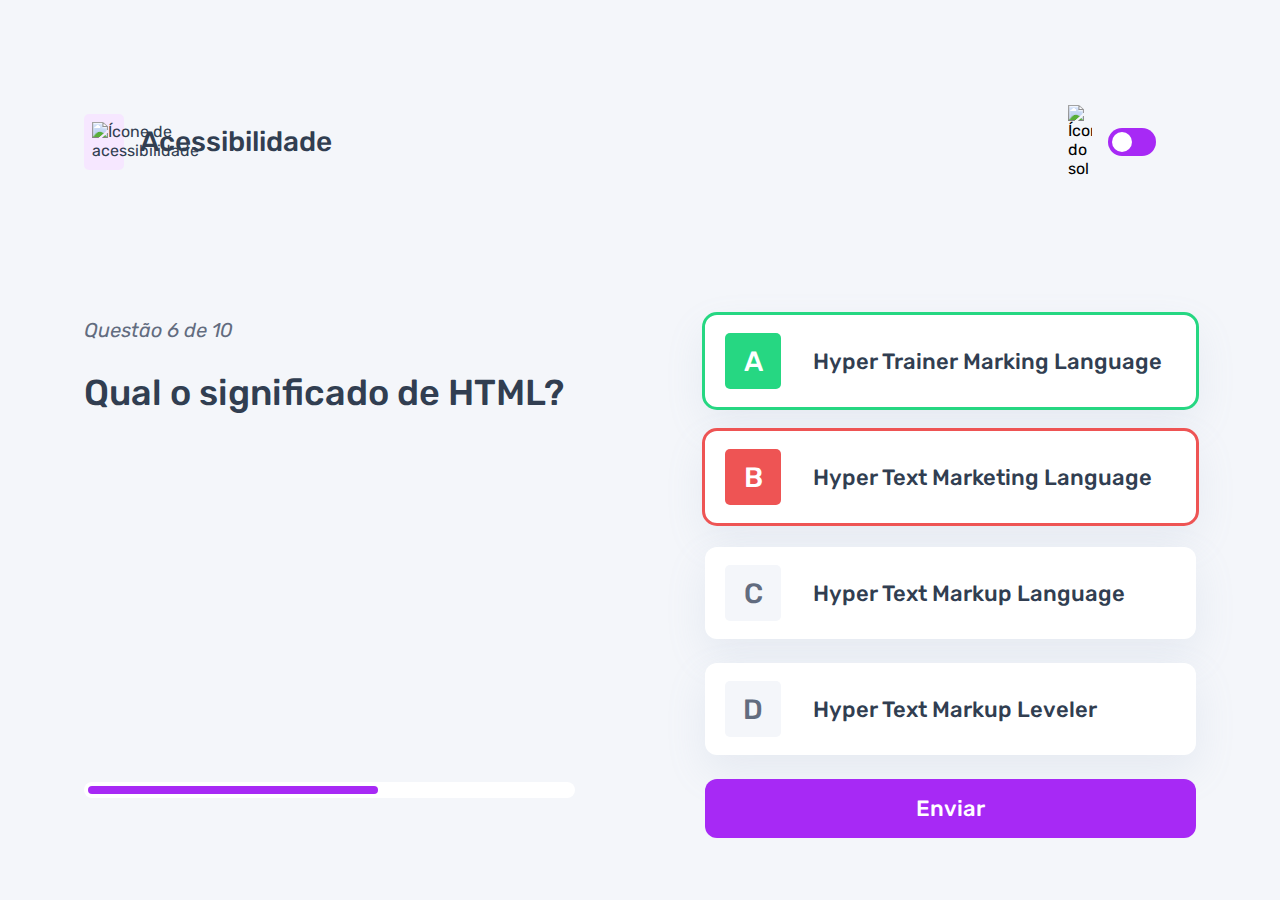
==== pages/quiz/quiz.html @ 86196491 "Adiciona a responsividade para o desktop" ====
<!DOCTYPE html>
<html lang="pt-BR">
<head>
    <meta charset="UTF-8">
    <meta name="viewport" content="width=device-width, initial-scale=1.0">
    <link rel="preconnect" href="https://fonts.googleapis.com">
    <link rel="preconnect" href="https://fonts.gstatic.com" crossorigin>
    <link href="https://fonts.googleapis.com/css2?family=Rubik:ital,wght@0,300..900;1,300..900&display=swap" rel="stylesheet">
    <link rel="stylesheet" href="quiz.css">
    <title>Quiz App</title>
</head>
<body>
    <header>
        <div class="assunto">
            <div class="assunto-icone">
                <img src="../../assets/images/icon-accessibility.svg" alt="Ícone de acessibilidade">
            </div>
            
            <h1>Acessibilidade</h1>
        </div>

        <div class="tema">
            <img src="../../assets/images/icon-sun-dark.svg" alt="Ícone do sol">
        
            <button>
                <div></div>
            </button>

            <img src="../../assets/images/icon-moon-dark.svg" alt="">
        </div>
    </header>

    <main>
        <section class="pergunta">
            <div>
                <p>Questão 6 de 10</p>

                <h2>Qual o significado de HTML?</h2>
            </div>
        
            <div class="barra-progresso">
                <div></div>
            </div>
        </section>

        <section class="alternativas">
            <form action="">
                <label for="alternativa-a" id="correta">
                    <input type="radio" id="alternativa-a" name="alternativa">

                    <div>
                        <span>A</span>
                        Hyper Trainer Marking Language
                    </div>
                </label>

                <label for="alternativa-b" id="errada">
                    <input type="radio" id="alternativa-b" name="alternativa">

                    <div>
                        <span>B</span>
                        Hyper Text Marketing Language
                    </div>
                </label>

                <label for="alternativa-c">
                    <input type="radio" id="alternativa-c" name="alternativa">

                    <div>
                        <span>C</span>
                        Hyper Text Markup Language
                    </div>
                </label>

                <label for="alternativa-d">
                    <input type="radio" id="alternativa-d" name="alternativa">

                    <div>
                        <span>D</span>
                        Hyper Text Markup Leveler
                    </div>
                </label>
            </form>

            <button>Enviar</button>
        </section>
    </main>
</body>
</html>
---- pages/quiz/quiz.css ----
* {
    margin: 0;
    padding: 0;
    box-sizing: border-box;
    font-family: "Rubik", sans-serif;
    -webkit-font-smoothing: antialiased;
}

:root {
    --bg-color: #F4F6FA;
    --purple: #A729F5;
    --white: #FFF;
    --primary-text-color: #313E51;
    --secondary-text-color: #626C7F;
    --shadow: 0px 16px 40px 0px rgba(143, 160, 193, 0.14);
    --bg-html: #FFF1E9;
    --bg-css: #E0FDEF;
    --bg-js: #EBF0FF;
    --bg-acessibilidade: #F6E7FF;
    --button-bg: #FFF;
    --green: #26d782;
    --red: #ee5454;
    --bg-mobile: url(../../assets/images/pattern-background-mobile-light.svg);
    --bg-desktop: url(../../assets/images/pattern-background-desktop-light.svg);
}

body.escuro {
    --bg-color: #313e51;
    --bg-mobile: url(../../assets/images/pattern-background-mobile-dark.svg);
    --bg-desktop: url(../../assets/images/pattern-background-desktop-dark.svg);

    --primary-text-color: #fff;
    --secondary-text-color: #ABC1E1;
    --button-bg: #3B4D66;
    --shadow: 0px 16px 40px 0px rgba(49, 62, 81, 0.14);
}

body {
    height: 100svg;
    background: var(--bg-mobile) var(--bg-color);
    background-repeat: no-repeat;
    background-size: cover;
}

header {
    display: flex;
    justify-content: space-between;
    padding: 16px 24px;
}

.assunto {
    display: flex;
    align-items: center;
    gap: 16px;
}

.assunto h1 {
    font-size: 18px;
    font-weight: 500;
    color: var(--primary-text-color);
}

.assunto-icone  {
    background-color: var(--bg-acessibilidade);
    width: 40px;
    height: 40px;
    padding: 5px;
    border-radius: 5px;

}

.assunto-icone img {
    width: 100%;
    color: var(--primary-text-color);
}

.tema {
    display: flex;
    padding: 8px 0;
    align-items: center;
    gap: 8px;
}

.tema img {
    width: 16px;
}

.tema button {
    height: 20px;
    width: 32px;
    background-color: var(--purple);
    border: none;
    border-radius: 999px;
    padding: 4px;
}

.tema button div {
    background: var(--white);
    width: 12px;
    height: 12px;
    border-radius: 999px;
}

main {
    padding: 32px 24px;
}

.pergunta {
    margin-bottom: 40px;
}

.pergunta p {
    font-style: italic;
    font-size: 14px;
    color: var(--secondary-text-color);
    margin-bottom: 12px;
}

.pergunta h2 {
    font-size: 20px;
    font-weight: 500;
    color: var(--primary-text-color);
    margin-bottom: 24px;
}

.barra-progresso {
    background-color: var(--button-bg);
    height: 16px;
    padding: 4px;
    border-radius: 999px;
}

.barra-progresso div {
    height: 100%;
    width: 60%;
    background-color: var(--purple);
    border-radius: 999px;
}

.alternativas form {
    display: flex;
    flex-direction: column;
    gap: 12px;
    margin-bottom: 12px;
}

.alternativas label {
    display: block;
    background-color: var(--button-bg);
    padding: 12px;
    font-size: 18px;
    font-weight: 500;
    border-radius: 12px;
    box-shadow: var(--shadow);
    color: var(--primary-text-color);
}

.alternativas label:has(input:checked) {
    outline: 3px solid var(--purple);

    & span {
        background-color: var(--purple);
        color: var(--white);
    }
}

.alternativas label#correta {
    outline: 3px solid var(--green);

    & span {
        background-color: var(--green);
        color: var(--white);
    }
}

.alternativas label#errada {
    outline: 3px solid var(--red);

    & span {
        background-color: var(--red);
        color: var(--white);
    }
}

.alternativas input {
    display: none;
}

.alternativas div {
    display: flex;
    align-items: center;
    gap: 16px;
}

.alternativas div span {
    display: block;
    width: 40px;
    height: 40px;
    background-color: var(--bg-color);
    border-radius: 5px;
    color: var(--secondary-text-color);

    display: flex;
    align-items: center;
    justify-content: center;
    flex-shrink: 0;
}

.alternativas button {
    padding: 16px;
    border-radius: 12px;
    border: none;
    background-color: var(--purple);
    color: var(--white);
    width: 100%;

    font-size: 18px;
    font-weight: 500;
}

@media(min-width: 1100px) {
    header {
        margin-block: 81px;
        max-width: 1160px;
        margin-inline: auto;
    }

    .assunto-icone {
        height: 56px;
        padding: 8px;
    }

    .assunto h1 {
        font-size: 28px;
    }

    .tema {
        gap: 16px;
    }

    .tema img {
        width: 24px;
    }

    .tema button {
        width: 48px;
        height: 28px;
    }

    .tema button div {
        width: 20px;
        height: 20px;
    }

    main {
        max-width: 1160px;
        margin-inline: auto;

        display: flex;
        gap: 130px;
    }

    section {
        width: 100%;
    }

    .pergunta {
        display: flex;
        flex-direction: column;
        justify-content: space-between;
    }

    .pergunta p {
        font-size: 20px;
        line-height: 30px;
        margin-bottom: 27px;
    }

    .pergunta h2 {
        font-size: 36px;
        line-height: 42px;
    }

    .alternativas form {
        gap: 24px;
        margin-bottom: 24px;
    }

    .alternativas label {
        font-size: 22px;
        padding: 18px 20px;
    }

    .alternativas div {
        gap: 32px;
    }

    .alternativas div span {
        width: 56px;
        height: 56px;
        font-size: 28px;
    }

    .alternativas button {
        font-size: 22px;
    }
}
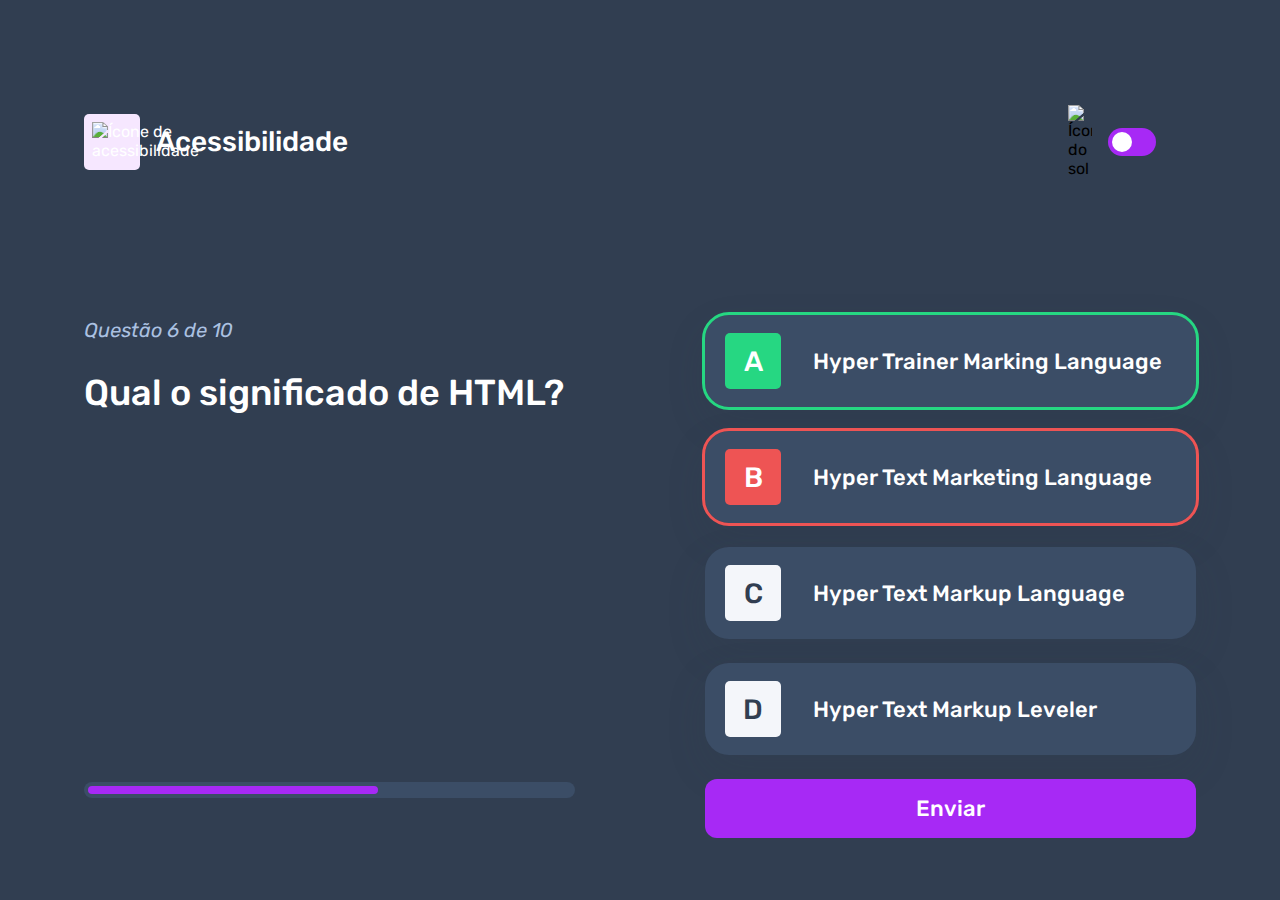
==== commit cc1357d2: "Ajuste das cores no tema dark" ====
--- a/pages/quiz/quiz.html
+++ b/pages/quiz/quiz.html
@@ -9,7 +9,7 @@
     <link rel="stylesheet" href="quiz.css">
     <title>Quiz App</title>
 </head>
-<body>
+<body class="escuro">
     <header>
         <div class="assunto">
             <div class="assunto-icone">
--- a/pages/quiz/quiz.css
+++ b/pages/quiz/quiz.css
@@ -8,7 +8,10 @@
 
 :root {
     --bg-color: #F4F6FA;
+    --bg-span: #F4F6FA;
+    --color-span: #626C7F;
     --purple: #A729F5;
+    --purple-hover: rgba(167, 41, 245, 0.6);
     --white: #FFF;
     --primary-text-color: #313E51;
     --secondary-text-color: #626C7F;
@@ -26,6 +29,7 @@
 
 body.escuro {
     --bg-color: #313e51;
+    --color-span: #313E51;
     --bg-mobile: url(../../assets/images/pattern-background-mobile-dark.svg);
     --bg-desktop: url(../../assets/images/pattern-background-desktop-dark.svg);
 
@@ -153,6 +157,14 @@
     border-radius: 12px;
     box-shadow: var(--shadow);
     color: var(--primary-text-color);
+    cursor: pointer;
+}
+
+.alternativas label:hover {
+    & span {
+        background-color: var(--bg-acessibilidade);
+        color: var(--purple);
+    }
 }
 
 .alternativas label:has(input:checked) {
@@ -196,9 +208,9 @@
     display: block;
     width: 40px;
     height: 40px;
-    background-color: var(--bg-color);
+    background-color: var(--bg-span);
     border-radius: 5px;
-    color: var(--secondary-text-color);
+    color: var(--color-span);
 
     display: flex;
     align-items: center;
@@ -216,6 +228,12 @@
 
     font-size: 18px;
     font-weight: 500;
+    transition: background 0.7s;
+}
+
+.alternativas button:hover {
+    background-color: var(--purple-hover);
+    cursor: pointer;
 }
 
 @media(min-width: 1100px) {
@@ -226,6 +244,7 @@
     }
 
     .assunto-icone {
+        width: 56px;
         height: 56px;
         padding: 8px;
     }
@@ -289,6 +308,7 @@
     .alternativas label {
         font-size: 22px;
         padding: 18px 20px;
+        border-radius: 24px;
     }
 
     .alternativas div {
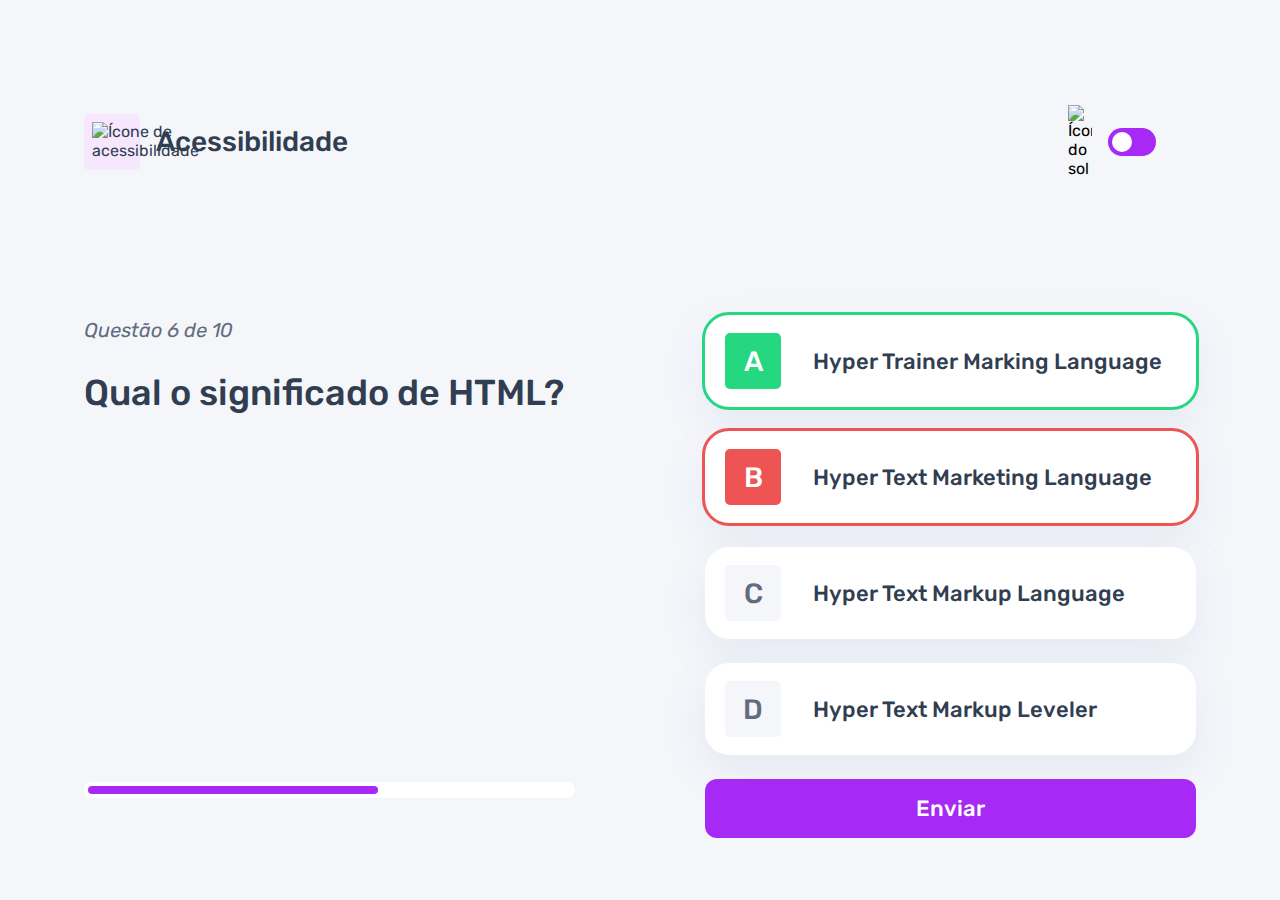
==== commit 190a3093: "Ajuste do fundo para o desktop no quiz.html" ====
--- a/pages/quiz/quiz.html
+++ b/pages/quiz/quiz.html
@@ -9,7 +9,7 @@
     <link rel="stylesheet" href="quiz.css">
     <title>Quiz App</title>
 </head>
-<body class="escuro">
+<body>
     <header>
         <div class="assunto">
             <div class="assunto-icone">
--- a/pages/quiz/quiz.css
+++ b/pages/quiz/quiz.css
@@ -237,6 +237,12 @@
 }
 
 @media(min-width: 1100px) {
+    body {
+        background: var(--bg-desktop) var(--bg-color);
+        background-size: cover;
+        background-repeat: no-repeat;
+    }
+
     header {
         margin-block: 81px;
         max-width: 1160px;
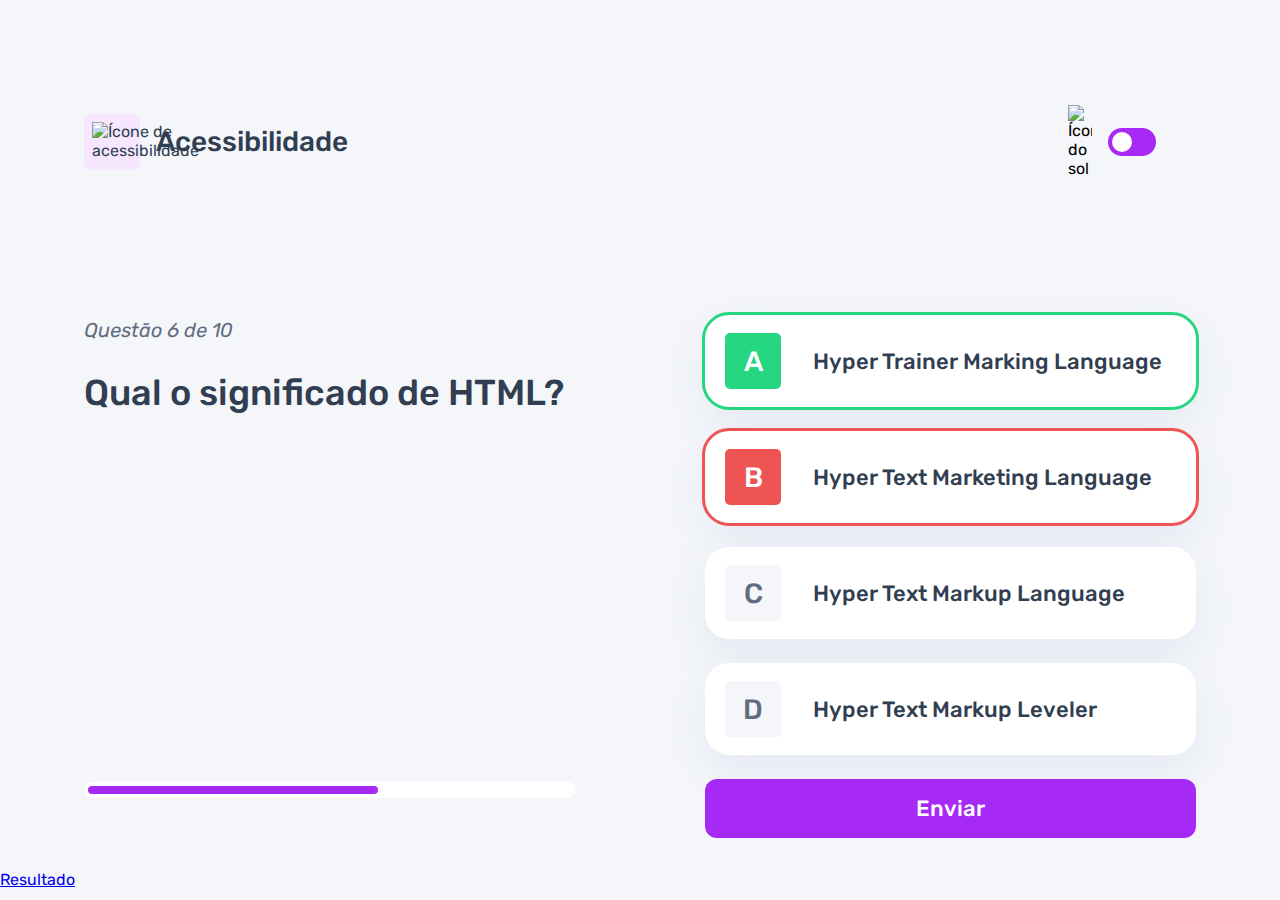
==== commit 12b4b813: "Adiçao do header no resultado.html" ====
--- a/pages/quiz/quiz.html
+++ b/pages/quiz/quiz.html
@@ -85,5 +85,7 @@
             <button>Enviar</button>
         </section>
     </main>
+
+    <a href="../resultado/resultado.html">Resultado</a>
 </body>
 </html>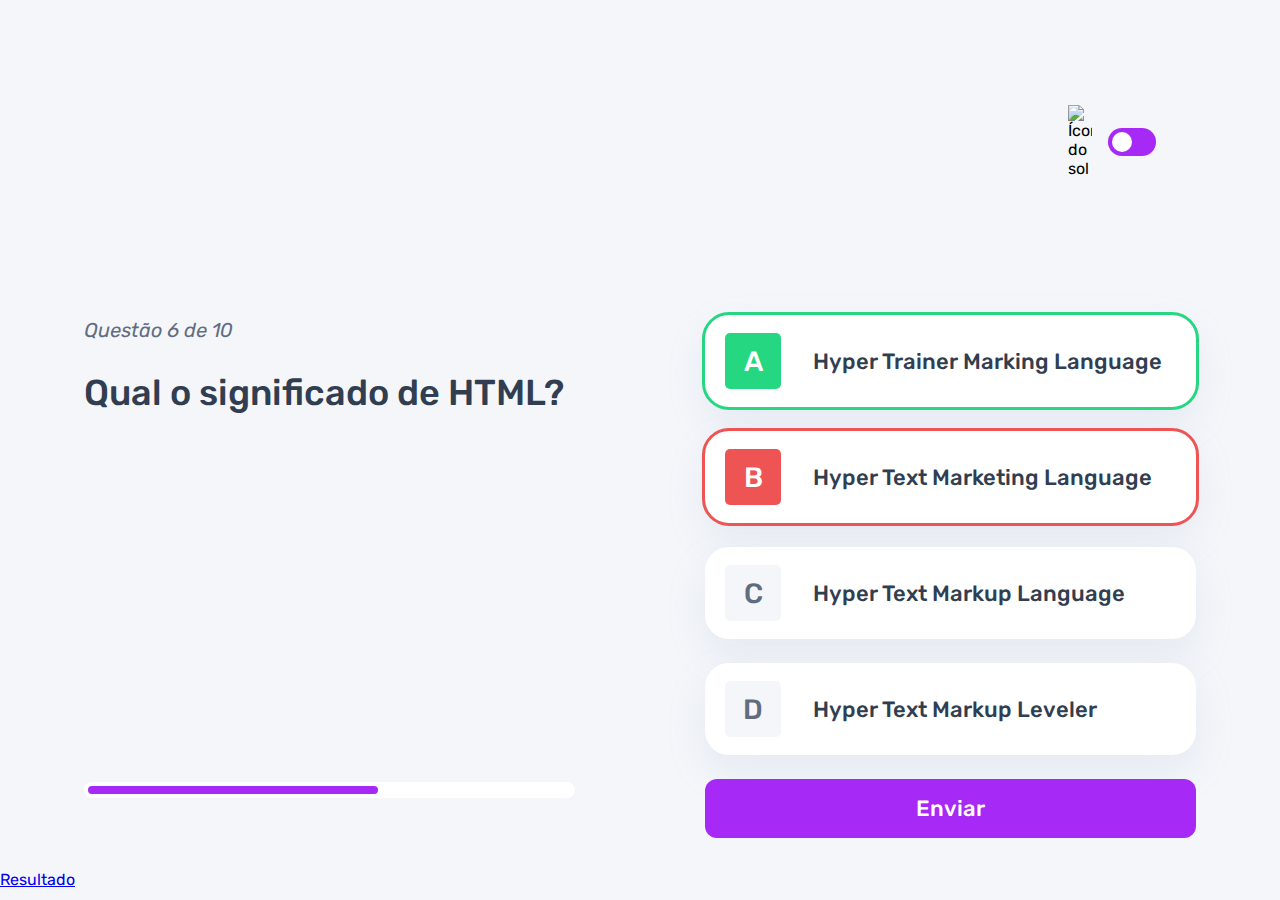
==== commit 83b8ce27: "Alteraçao dinamica do assunto da pagina" ====
--- a/pages/quiz/quiz.html
+++ b/pages/quiz/quiz.html
@@ -7,16 +7,17 @@
     <link rel="preconnect" href="https://fonts.gstatic.com" crossorigin>
     <link href="https://fonts.googleapis.com/css2?family=Rubik:ital,wght@0,300..900;1,300..900&display=swap" rel="stylesheet">
     <link rel="stylesheet" href="quiz.css">
+    <script src="./quiz.js" type="module" defer></script>
     <title>Quiz App</title>
 </head>
 <body>
     <header>
         <div class="assunto">
             <div class="assunto-icone">
-                <img src="../../assets/images/icon-accessibility.svg" alt="Ícone de acessibilidade">
+                <img src="" alt="">
             </div>
             
-            <h1>Acessibilidade</h1>
+            <h1></h1>
         </div>
 
         <div class="tema">
--- a/pages/quiz/quiz.css
+++ b/pages/quiz/quiz.css
@@ -65,12 +65,26 @@
 }
 
 .assunto-icone  {
-    background-color: var(--bg-acessibilidade);
     width: 40px;
     height: 40px;
     padding: 5px;
     border-radius: 5px;
-
+}
+
+.assunto-icone.html {
+    background-color: var(--bg-html);
+}
+
+.assunto-icone.css {
+    background-color: var(--bg-css);
+}
+
+.assunto-icone.javascript {
+    background-color: var(--bg-js);
+}
+
+.assunto-icone.acessibilidade {
+    background-color: var(--bg-acessibilidade);
 }
 
 .assunto-icone img {
@@ -96,6 +110,8 @@
     border: none;
     border-radius: 999px;
     padding: 4px;
+    display: flex;
+    cursor: pointer;
 }
 
 .tema button div {
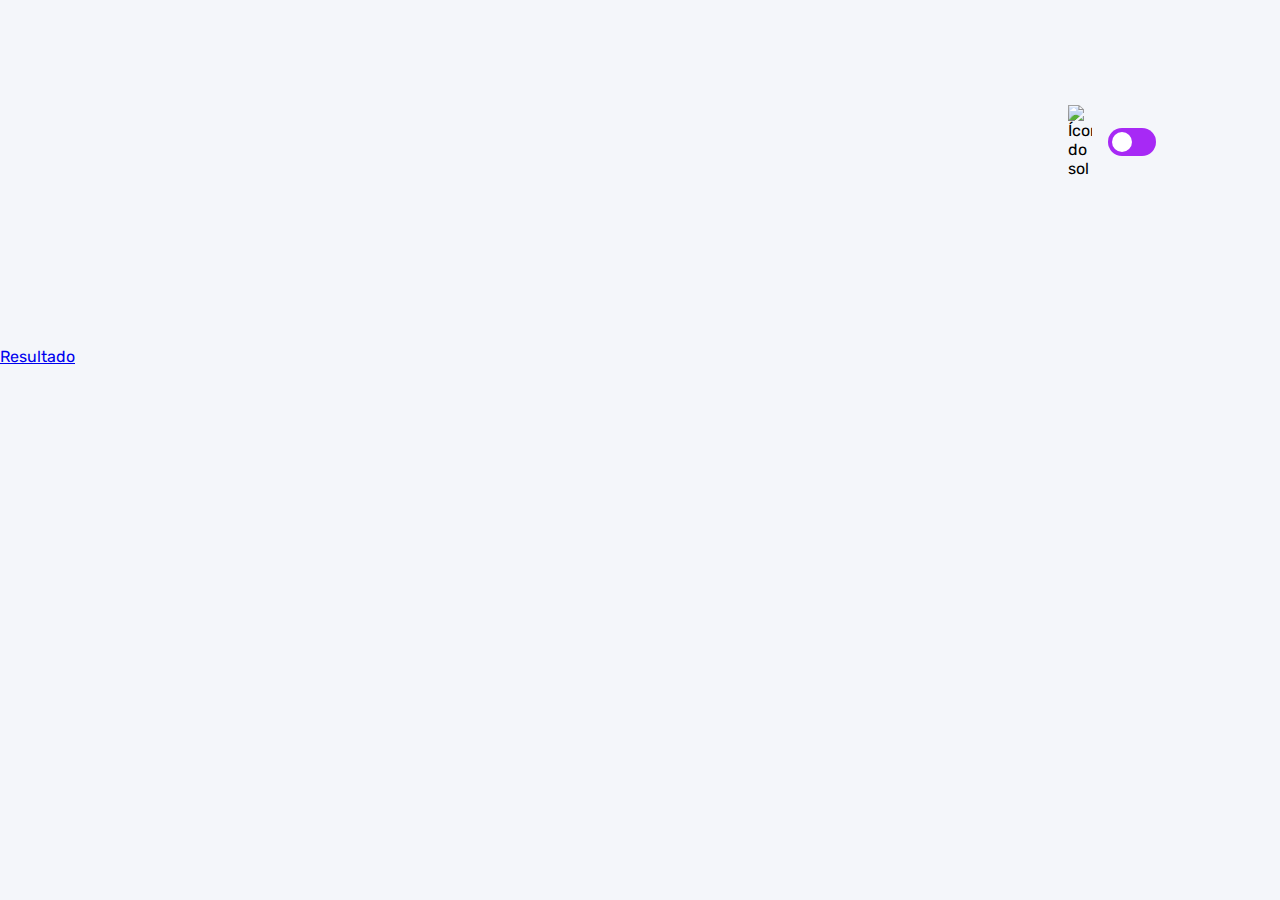
==== commit 0e9a5610: "Adicionadas as funçoes de buscar as perguntas, substituir os sinais de < e >, e montar as perguntas " ====
--- a/pages/quiz/quiz.html
+++ b/pages/quiz/quiz.html
@@ -32,59 +32,6 @@
     </header>
 
     <main>
-        <section class="pergunta">
-            <div>
-                <p>Questão 6 de 10</p>
-
-                <h2>Qual o significado de HTML?</h2>
-            </div>
-        
-            <div class="barra-progresso">
-                <div></div>
-            </div>
-        </section>
-
-        <section class="alternativas">
-            <form action="">
-                <label for="alternativa-a" id="correta">
-                    <input type="radio" id="alternativa-a" name="alternativa">
-
-                    <div>
-                        <span>A</span>
-                        Hyper Trainer Marking Language
-                    </div>
-                </label>
-
-                <label for="alternativa-b" id="errada">
-                    <input type="radio" id="alternativa-b" name="alternativa">
-
-                    <div>
-                        <span>B</span>
-                        Hyper Text Marketing Language
-                    </div>
-                </label>
-
-                <label for="alternativa-c">
-                    <input type="radio" id="alternativa-c" name="alternativa">
-
-                    <div>
-                        <span>C</span>
-                        Hyper Text Markup Language
-                    </div>
-                </label>
-
-                <label for="alternativa-d">
-                    <input type="radio" id="alternativa-d" name="alternativa">
-
-                    <div>
-                        <span>D</span>
-                        Hyper Text Markup Leveler
-                    </div>
-                </label>
-            </form>
-
-            <button>Enviar</button>
-        </section>
     </main>
 
     <a href="../resultado/resultado.html">Resultado</a>
--- a/pages/quiz/quiz.css
+++ b/pages/quiz/quiz.css
@@ -152,7 +152,6 @@
 
 .barra-progresso div {
     height: 100%;
-    width: 60%;
     background-color: var(--purple);
     border-radius: 999px;
 }
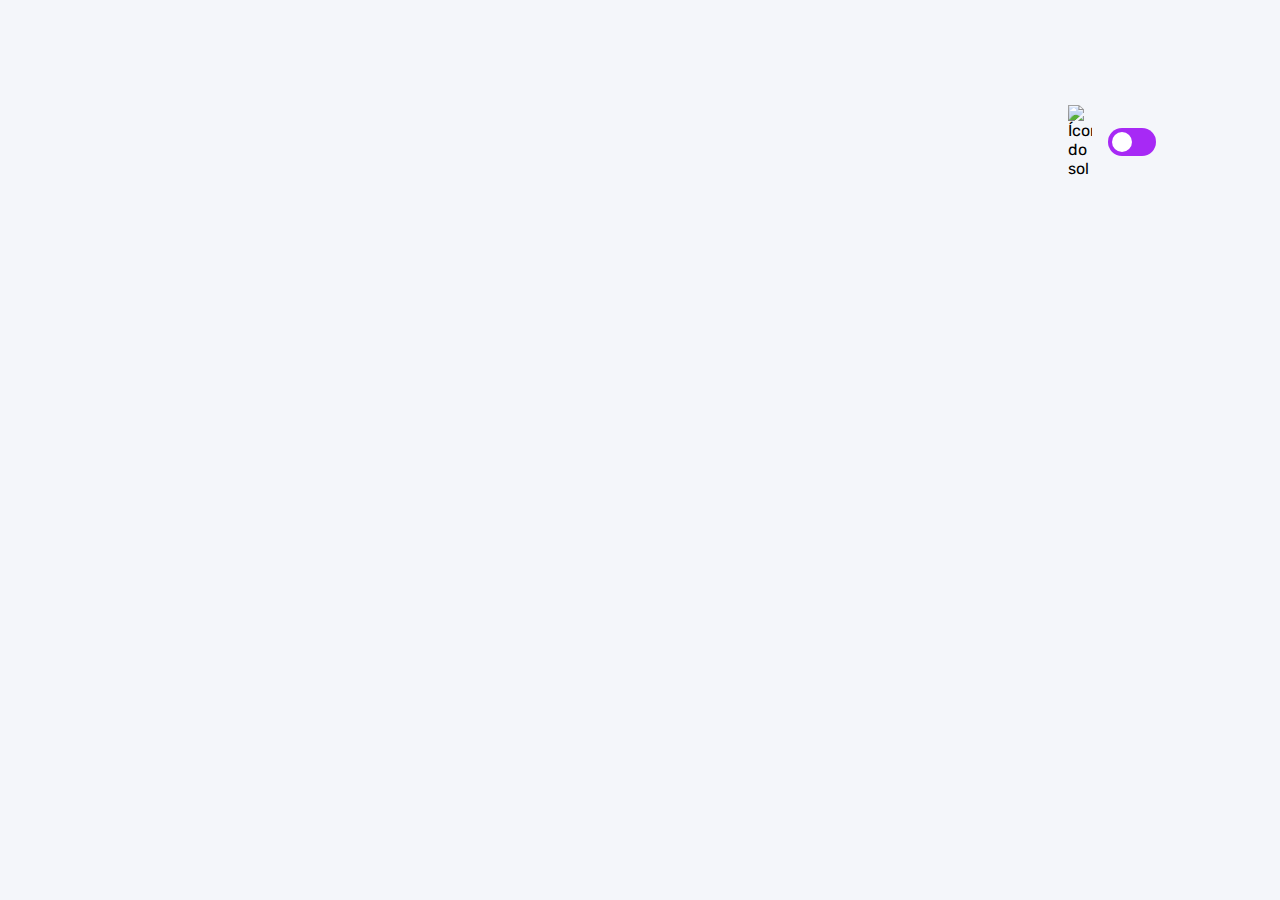
==== commit 0d0f1f95: "ancora da pagina quiz.html removida" ====
--- a/pages/quiz/quiz.html
+++ b/pages/quiz/quiz.html
@@ -33,7 +33,5 @@
 
     <main>
     </main>
-
-    <a href="../resultado/resultado.html">Resultado</a>
 </body>
-</html>+</html>
